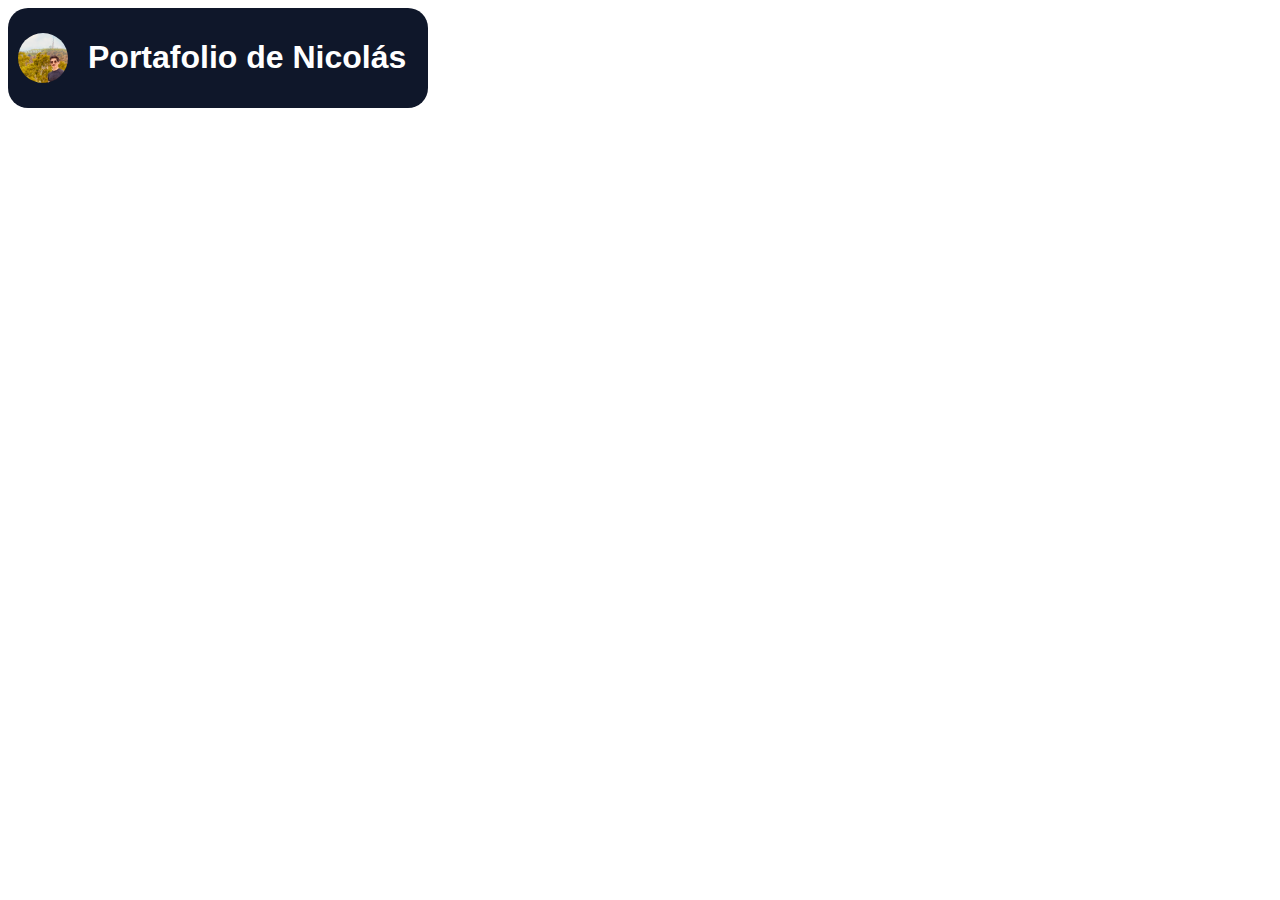
==== index.html @ 536b512a "Add files via upload" ====
<!DOCTYPE html>
<html>
    <head>
        <meta charset="utf-8">
    </head>
    <body>
        <div style="display: grid; grid-template-columns: repeat(6, minmax(0, 1fr)); font-family: sans-serif; border: 0px solid #000; width: fit-content; border-radius: 20px; background-color: rgb(15 23 42);">
            <div style="display: flex; width:fit-content; align-items: center;">
                <img style="height: 50px; width: 50px; border-radius: 100%; padding: 10px;" src="./img.jpg" alt="Imagen de Nicolás">
            </div>
            <div style="width:fit-content; grid-column: span 5 / span 5; padding: 10px; color: white">
                <h1>Portafolio de Nicolás</h1>
            </div>
        </div>
    </body>
</html>
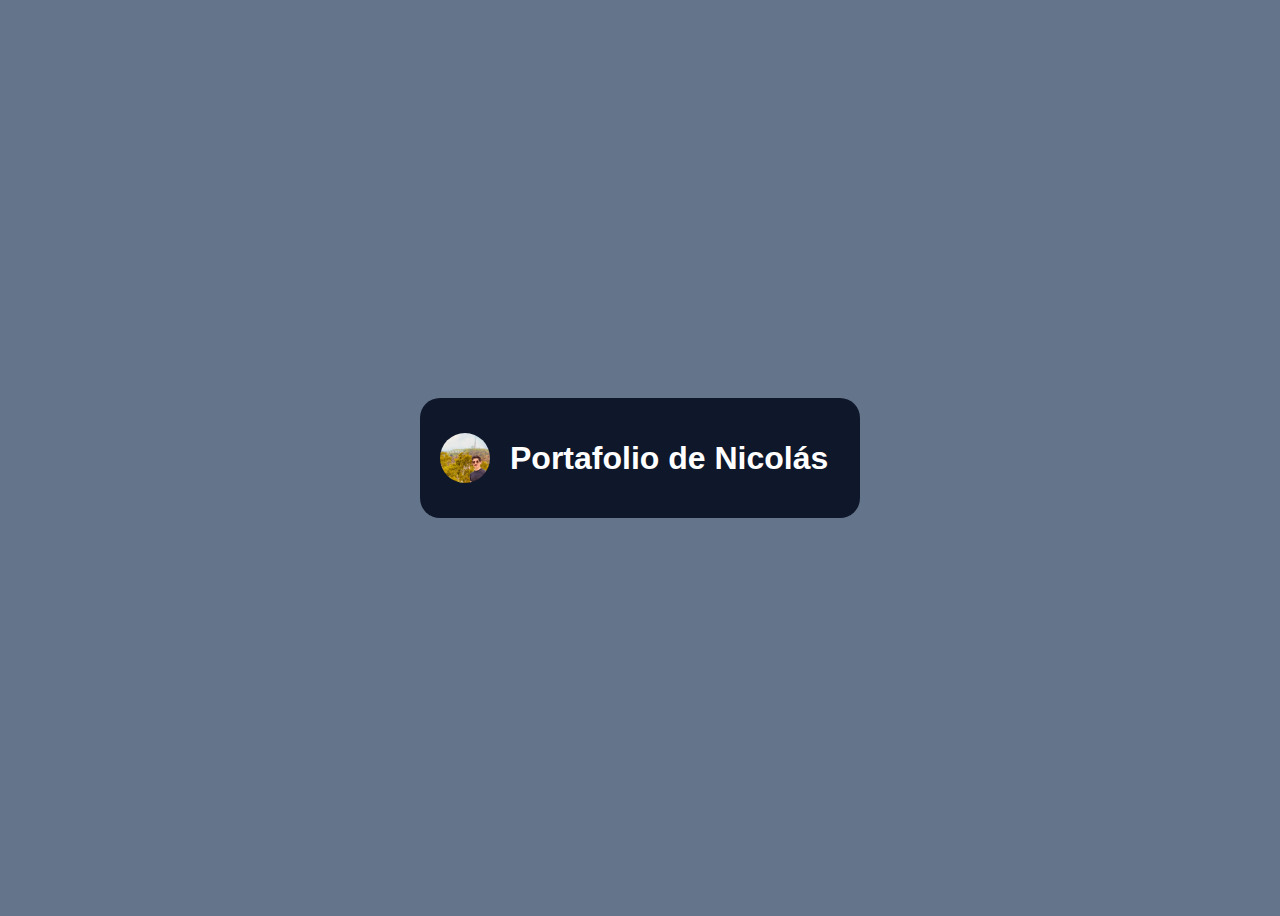
==== commit 54821dcf: "Update index.html" ====
--- a/index.html
+++ b/index.html
@@ -3,14 +3,16 @@
     <head>
         <meta charset="utf-8">
     </head>
-    <body>
-        <div style="display: grid; grid-template-columns: repeat(6, minmax(0, 1fr)); font-family: sans-serif; border: 0px solid #000; width: fit-content; border-radius: 20px; background-color: rgb(15 23 42);">
-            <div style="display: flex; width:fit-content; align-items: center;">
-                <img style="height: 50px; width: 50px; border-radius: 100%; padding: 10px;" src="./img.jpg" alt="Imagen de Nicolás">
-            </div>
-            <div style="width:fit-content; grid-column: span 5 / span 5; padding: 10px; color: white">
-                <h1>Portafolio de Nicolás</h1>
+    <body style="background-color: rgb(100 116 139); overflow-x: hidden; overflow-y: hidden;">
+        <div style="display: flex; width: 100%; height: 100vh; vertical-align: middle; align-items: center; justify-content: space-around;">
+            <div style="display: grid; grid-template-columns: repeat(6, minmax(0, 1fr)); font-family: sans-serif; border: 0px solid #000; width: fit-content; border-radius: 20px; background-color: rgb(15 23 42); padding: 10px;">
+                <div style="display: flex; width:fit-content; align-items: center;">
+                    <img style="height: 50px; width: 50px; border-radius: 100%; padding: 10px;" src="./img.jpg" alt="Imagen de Nicolás">
+                </div>
+                <div style="width:fit-content; grid-column: span 5 / span 5; padding: 10px; color: white">
+                    <h1>Portafolio de Nicolás</h1>
+                </div>
             </div>
         </div>
     </body>
-</html>+</html>
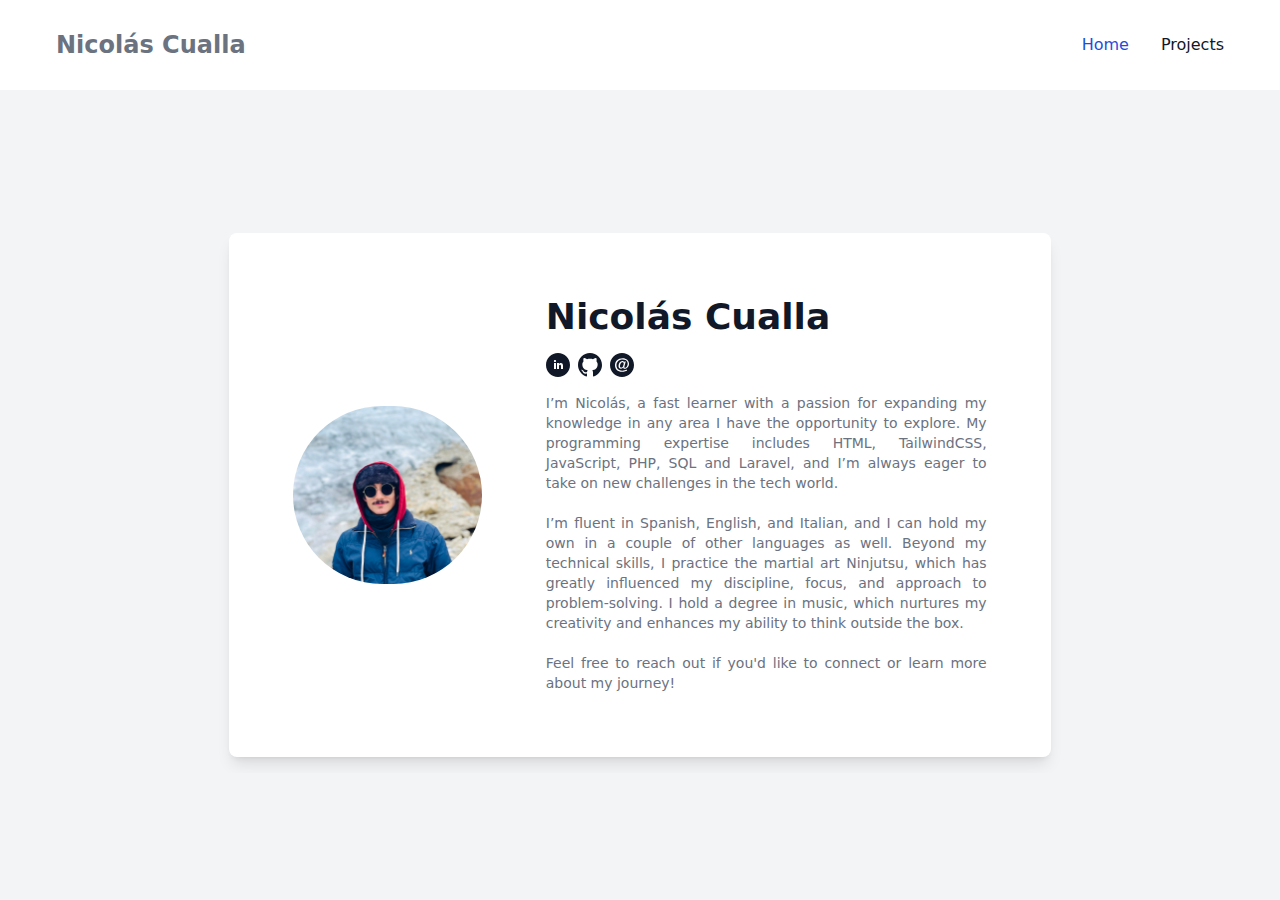
==== commit 82c1d1f0: "final project" ====
--- a/index.html
+++ b/index.html
@@ -2,8 +2,18 @@
 <html>
     <head>
         <meta charset="utf-8">
+
+        <!-- Bootstrap -->
+        <link href="./assets/css/bootstrap.css" rel="stylesheet" />
+        
+        <!-- Flowbite -->
+        <link href="./assets/css/flowbite.css" rel="stylesheet" />
+        
+        <!-- Tailwind -->
+        <script src="./assets/js/tailwind.js"></script>
+       
     </head>
-    <body style="background-color: rgb(100 116 139); overflow-x: hidden; overflow-y: hidden;">
+    <!-- <body style="background-color: rgb(100 116 139); overflow-x: hidden; overflow-y: hidden;">
         <div style="display: flex; width: 100%; height: 100vh; vertical-align: middle; align-items: center; justify-content: space-around;">
             <div style="display: grid; grid-template-columns: repeat(6, minmax(0, 1fr)); font-family: sans-serif; border: 0px solid #000; width: fit-content; border-radius: 20px; background-color: rgb(15 23 42); padding: 10px;">
                 <div style="display: flex; width:fit-content; align-items: center;">
@@ -14,5 +24,83 @@
                 </div>
             </div>
         </div>
+    </body> -->
+    <body class="bg-white dark:bg-slate-900 ">
+        <style>
+            .video-responsive {
+                height: 0;
+                overflow: hidden;
+                padding-bottom: 56.25%;
+                padding-top: 30px;
+                position: relative;
+                }
+            .video-responsive iframe, .video-responsive object, .video-responsive embed {
+                height: 100%;
+                left: 0;
+                position: absolute;
+                top: 0;
+                width: 100%;
+                }
+        </style>
+        <main class="overflow-hidden">
+            <nav class="min-w-screen bg-white dark:bg-slate-900 z-100">
+                <div class="h-[10vh] max-w-screen flex flex-wrap items-center justify-between p-4 mx-2 lg:mx-10">
+                    <a href="./index.html" class="flex items-center space-x-3 rtl:space-x-reverse">
+                        <span class="self-center text-2xl font-semibold whitespace-nowrap text-gray-500 dark:text-white">Nicolás Cualla</span>
+                    </a>
+                    <button data-collapse-toggle="navbar-default" type="button" class="inline-flex items-center p-2 w-10 h-10 justify-center text-sm text-gray-500 rounded-lg md:hidden hover:bg-gray-100 focus:outline-none focus:ring-2 focus:ring-gray-200 dark:text-gray-400 dark:hover:bg-gray-700 dark:focus:ring-gray-600" aria-controls="navbar-default" aria-expanded="false">
+                        <span class="sr-only">Open main menu</span>
+                        <svg class="w-5 h-5" aria-hidden="true" xmlns="http://www.w3.org/2000/svg" fill="none" viewBox="0 0 17 14">
+                            <path stroke="currentColor" stroke-linecap="round" stroke-linejoin="round" stroke-width="2" d="M1 1h15M1 7h15M1 13h15"/>
+                        </svg>
+                    </button>
+                    <div class="hidden w-full md:block md:w-auto" id="navbar-default">
+                        <ul class="font-medium flex flex-col p-4 md:p-0 mt-4 border border-gray-100 rounded-lg bg-gray-50 md:flex-row md:space-x-8 rtl:space-x-reverse md:mt-0 md:border-0 md:bg-white dark:bg-gray-800 md:dark:bg-gray-900 dark:border-gray-700">
+                            <li>
+                                <a href="./index.html" class="block py-2 px-3 text-white bg-blue-700 rounded md:bg-transparent md:text-blue-700 md:p-0 text-gray-500  dark:text-white md:dark:text-blue-500" aria-current="page">Home</a>
+                            </li>
+                            <li>
+                                <a href="./projects.html" class="block py-2 px-3 text-gray-900 rounded hover:bg-gray-100 md:hover:bg-transparent md:border-0 md:hover:text-blue-700 md:p-0 text-gray-500 dark:text-white md:dark:hover:text-blue-500 dark:hover:bg-gray-700 dark:hover:text-white md:dark:hover:bg-transparent">Projects</a>
+                            </li>
+                        </ul>
+                    </div>
+                </div>
+            </nav>
+            <div id="main" class="h-[90vh] min-w-screen bg-gray-100 dark:bg-slate-800 grid grid-cols-12 overflow-hidden">
+                <div class="grid grid-cols-12 col-span-12 min-w-[100vw] my-auto text-center align-middle justify-center overflow-x-hidden overflow-y-hidden">
+                    <div class="grid grid-cols-9 col-span-8 col-start-3 flex items-center bg-white dark:bg-slate-900 m-4 gap-x-16 p-16 rounded-lg shadow-lg">
+                        <div class="col-span-3">
+                            <img src="img.jpg" alt="" class="rounded-full">
+                        </div>
+                        <div class="col-span-6 text-justify text-gray-900 dark:text-gray-100">
+                            <div class="text-4xl font-bold">Nicolás Cualla</div>
+                            <div class="flex inline gap-2 py-4">
+                                <a href="https://www.linkedin.com/in/nicolás-cualla-23a400322" target="_blank" class="max-w-fit cursor-pointer hover:text-blue-500 hover:scale-110 duration-300">
+                                    <svg xmlns="http://www.w3.org/2000/svg" width="24" height="24" viewBox="0 0 24 24" fill="currentColor"><path d="M12 0c-6.627 0-12 5.373-12 12s5.373 12 12 12 12-5.373 12-12-5.373-12-12-12zm-2 16h-2v-6h2v6zm-1-6.891c-.607 0-1.1-.496-1.1-1.109 0-.612.492-1.109 1.1-1.109s1.1.497 1.1 1.109c0 .613-.493 1.109-1.1 1.109zm8 6.891h-1.998v-2.861c0-1.881-2.002-1.722-2.002 0v2.861h-2v-6h2v1.093c.872-1.616 4-1.736 4 1.548v3.359z"/></svg>
+                                </a>
+                                <a href="https://github.com/nicolascualla/" target="_blank" class="max-w-fit cursor-pointer hover:text-blue-500 hover:scale-110 duration-300">
+                                    <svg xmlns="http://www.w3.org/2000/svg" width="24" height="24" viewBox="0 0 24 24" fill="currentColor"><path d="M12 0c-6.626 0-12 5.373-12 12 0 5.302 3.438 9.8 8.207 11.387.599.111.793-.261.793-.577v-2.234c-3.338.726-4.033-1.416-4.033-1.416-.546-1.387-1.333-1.756-1.333-1.756-1.089-.745.083-.729.083-.729 1.205.084 1.839 1.237 1.839 1.237 1.07 1.834 2.807 1.304 3.492.997.107-.775.418-1.305.762-1.604-2.665-.305-5.467-1.334-5.467-5.931 0-1.311.469-2.381 1.236-3.221-.124-.303-.535-1.524.117-3.176 0 0 1.008-.322 3.301 1.23.957-.266 1.983-.399 3.003-.404 1.02.005 2.047.138 3.006.404 2.291-1.552 3.297-1.23 3.297-1.23.653 1.653.242 2.874.118 3.176.77.84 1.235 1.911 1.235 3.221 0 4.609-2.807 5.624-5.479 5.921.43.372.823 1.102.823 2.222v3.293c0 .319.192.694.801.576 4.765-1.589 8.199-6.086 8.199-11.386 0-6.627-5.373-12-12-12z"/></svg>
+                                </a>
+                                <a href="mailto:nicolascualla@gmail.com" target="_blank" class="max-w-fit cursor-pointer hover:text-blue-500 hover:scale-110 duration-300">
+                                    <svg xmlns="http://www.w3.org/2000/svg" width="24" height="24" viewBox="0 0 24 24" fill="currentColor"><path d="M13.718 10.528c0 .792-.268 1.829-.684 2.642-1.009 1.98-3.063 1.967-3.063-.14 0-.786.27-1.799.687-2.58 1.021-1.925 3.06-1.624 3.06.078zm10.282 1.472c0 6.627-5.373 12-12 12s-12-5.373-12-12 5.373-12 12-12 12 5.373 12 12zm-5-1.194c0-3.246-2.631-5.601-6.256-5.601-4.967 0-7.744 3.149-7.744 7.073 0 3.672 2.467 6.517 7.024 6.517 2.52 0 4.124-.726 5.122-1.288l-.687-.991c-1.022.593-2.251 1.136-4.256 1.136-3.429 0-5.733-2.199-5.733-5.473 0-5.714 6.401-6.758 9.214-5.071 2.624 1.642 2.524 5.578.582 7.083-1.034.826-2.199.799-1.821-.756 0 0 1.212-4.489 1.354-4.975h-1.364l-.271.952c-.278-.785-.943-1.295-1.911-1.295-2.018 0-3.722 2.19-3.722 4.783 0 1.73.913 2.804 2.38 2.804 1.283 0 1.95-.726 2.364-1.373-.3 2.898 5.725 1.557 5.725-3.525z"/></svg>
+                                </a>
+                            </div>
+                            <div class="text-sm text-gray-500 dark:text-gray-400">
+                                I’m Nicolás, a fast learner with a passion for expanding my knowledge in any area I have the opportunity to explore. My programming expertise includes HTML, TailwindCSS, JavaScript, PHP, SQL and Laravel, and I’m always eager to take on new challenges in the tech world.
+                                <br><br>
+                                I’m fluent in Spanish, English, and Italian, and I can hold my own in a couple of other languages as well. Beyond my technical skills, I practice the martial art Ninjutsu, which has greatly influenced my discipline, focus, and approach to problem-solving. I hold a degree in music, which nurtures my creativity and enhances my ability to think outside the box.
+                                <br><br>
+                                Feel free to reach out if you'd like to connect or learn more about my journey!
+                            </div>
+                        </div>
+                    </div>
+                </div>
+            </div>
+        </main>
+        <!-- Bootstrap -->
+        <script src="./assets/js/bootstrap.js"></script>
+        
+        <!-- Flowbite -->
+        <script src="./assets/js/flowbite.js"></script>
     </body>
-</html>
+</html>